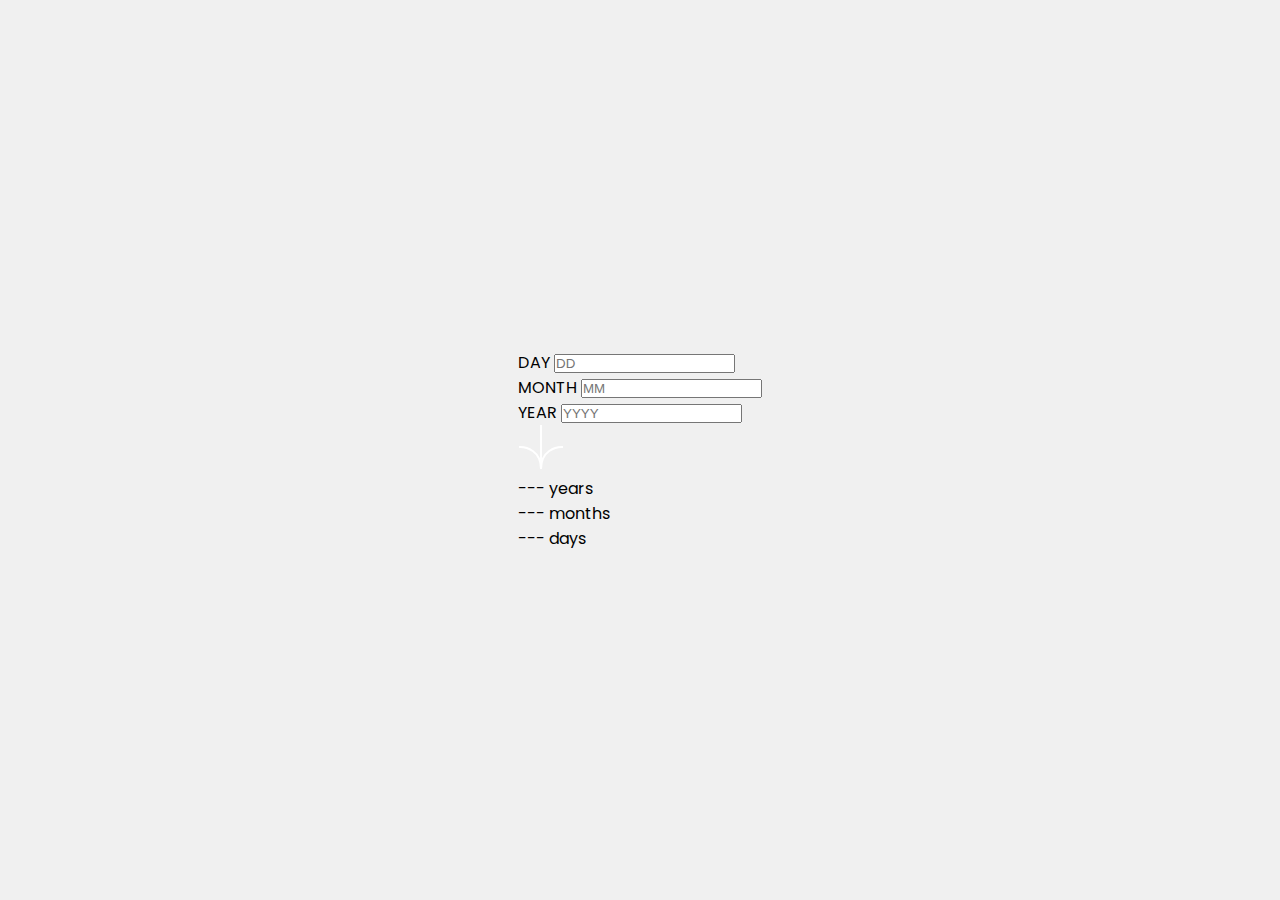
==== age-calculator-app-main/index.html @ dc39ded8 "Added mobile version" ====
<!DOCTYPE html>
<html lang="en">
  <head>
    <meta charset="UTF-8" />
    <meta name="viewport" content="width=device-width, initial-scale=1.0" />
    <!-- displays site properly based on user's device -->

    <link
      rel="icon"
      type="image/png"
      sizes="32x32"
      href="./assets/images/favicon-32x32.png"
    />

    <title>Frontend Mentor | Age calculator app</title>

    <link rel="stylesheet" href="css/index.css" />
  </head>
  <body>
    <main class="container" id="container">
      <div class="inputs" id="inputs">
        <div class="dayInput">
          <label for="day">DAY</label>
          <input
            type="number"
            id="day"
            class="day"
            placeholder="DD"
            onchange="checkInput()"
            name="day"
          />
        </div>

        <div class="monthInput">
          <label for="month">MONTH</label>
          <input
            type="number"
            id="month"
            class="month"
            placeholder="MM"
            onchange="checkInput()"
            name="month"
          />
        </div>

        <div class="yearInput">
          <label for="year">YEAR</label>
          <input
            type="number"
            id="year"
            class="year"
            placeholder="YYYY"
            onchange="checkInput()"
            name="year"
          />
        </div>
      </div>
      <div class="img"><img src="./assets/images/icon-arrow.svg" alt="" /></div>
      <div class="resultContainer" id="resultContainer"></div>
    </main>

    <script src="./js/main.js"></script>
  </body>
</html>
---- age-calculator-app-main/css/index.css ----
@import url('https://fonts.googleapis.com/css2?family=Poppins:ital,wght@0,300;0,400;0,500;0,600;0,700;0,800;0,900;1,400;1,500;1,600;1,700;1,800;1,900&display=swap');
*{
    margin: 0;
    padding: 0;
    box-sizing: border-box;
}
body{
    height: 100vh;
    width: 100vw;
    display: flex;
    justify-content: center;
    align-items: center;
    background-color: hsl(0, 0%, 94%);
    font-family: 'Poppins', sans-serif;
}

input::-webkit-outer-spin-button,
input::-webkit-inner-spin-button {
  -webkit-appearance: none;
  margin: 0;
}

/* Firefox */
input[type=number] {
  -moz-appearance: textfield;
}


@media(max-width: 375px){
    .container{
        height: 26em;
        background-color: white;
        width: 17em;
        border-radius: 1em;
        border-bottom-right-radius: 5em;
        display: flex;
        flex-direction: column;
        padding: 2em;
        gap: 1em;
    }
    .inputs{
        display: flex;
        justify-content: space-between;
        width: 100%;
        gap: 1em;
    }
    .inputs input{
        width: 4.6em;
        height: 3.2em;
        padding: 1em;
        border: 1px solid rgb(219, 219, 219);
        border-radius: .5em;
        font-weight: 800;
    }
    .inputs input::placeholder{
        font-size: .8em;
    }
    .inputs input:focus{
        outline: hsl(259, 100%, 65%) solid 1px ;
    }
    .img{
        width: 100%;
        display: flex;
        justify-content: center;
        align-items: center;
    }
    .img::before{
        content: "";
        border: 1px solid gainsboro;
        width: 10em;
    }
    .img::after{
        content: "";
        border: 1px solid gainsboro;
        width: 10em;
    }
    .img img{
        padding: .6em;
        width: 3em;
        border-radius: 4em;
        background-color: hsl(259, 100%, 65%);
    }
    .inputs label{
        font-size: .6em;
        color: hsl(0, 1%, 44%);
        font-weight: 600;
    }
    .result{
        font-weight: 900;
        font-style: italic;
        color: hsl(259, 100%, 65%);
        font-size: 2.5em;
    }
    span:not(.result){
        font-weight: 900;
        font-style: italic;
        font-size: 2em;
        margin-left: .3em;
    }
}
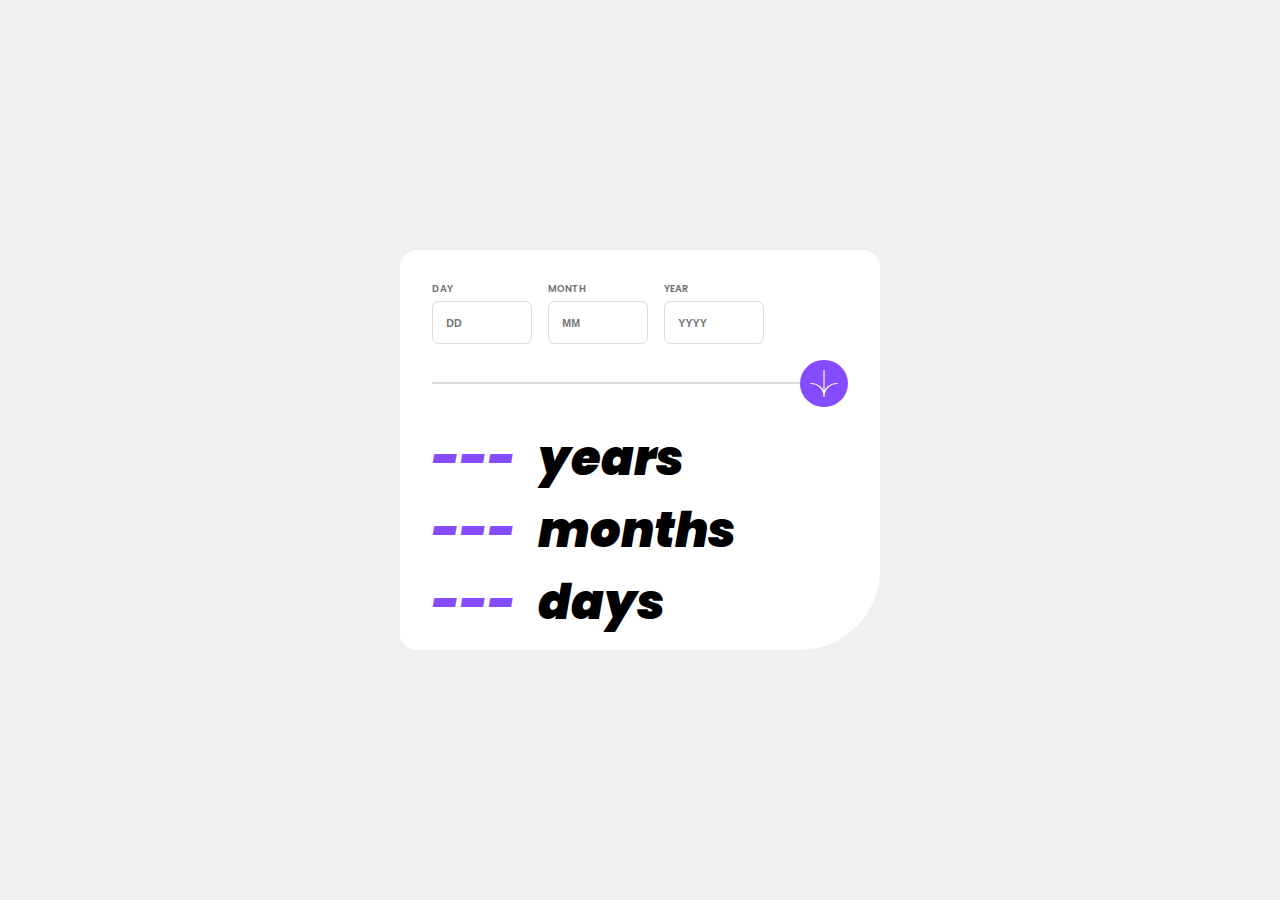
==== commit 22b99121: "Updated desktop responsivity" ====
--- a/age-calculator-app-main/index.html
+++ b/age-calculator-app-main/index.html
@@ -19,38 +19,38 @@
   <body>
     <main class="container" id="container">
       <div class="inputs" id="inputs">
-        <div class="dayInput">
+        <div class="dayInput input">
           <label for="day">DAY</label>
           <input
             type="number"
             id="day"
             class="day"
             placeholder="DD"
-            onchange="checkInput()"
+            oninput="checkInput()"
             name="day"
           />
         </div>
 
-        <div class="monthInput">
+        <div class="monthInput input">
           <label for="month">MONTH</label>
           <input
             type="number"
             id="month"
             class="month"
             placeholder="MM"
-            onchange="checkInput()"
+            oninput="checkInput()"
             name="month"
           />
         </div>
 
-        <div class="yearInput">
+        <div class="yearInput input">
           <label for="year">YEAR</label>
           <input
             type="number"
             id="year"
             class="year"
             placeholder="YYYY"
-            onchange="checkInput()"
+            oninput="checkInput()"
             name="year"
           />
         </div>
--- a/age-calculator-app-main/css/index.css
+++ b/age-calculator-app-main/css/index.css
@@ -20,17 +20,88 @@
   margin: 0;
 }
 
-/* Firefox */
 input[type=number] {
   -moz-appearance: textfield;
 }
 
 
+
+.container{
+    height: 25em;
+    background-color: white;
+    width: 30em;
+    border-radius: 1em;
+    border-bottom-right-radius: 5em;
+    display: flex;
+    flex-direction: column;
+    padding: 2em;
+    gap: 1em;
+}
+.inputs{
+    display: flex;
+    width: 100%;
+    gap: 1em;
+}
+.input{
+    display: flex;
+    flex-direction: column;
+}
+.input input{
+    width: 7.5em;
+    height: 3.2em;
+    padding: 1em;
+    border: 1px solid rgb(219, 219, 219);
+    border-radius: .5em;
+    font-weight: 800;
+    margin: .4em 0 0 0;
+}
+.inputs input::placeholder{
+    font-size: .8em;
+}
+.inputs input:focus{
+    outline: hsl(259, 100%, 65%) solid 1px ;
+}
+.img{
+    width: 100%;
+    display: flex;
+    justify-content: center;
+    align-items: center;
+}
+.img::before{
+    content: "";
+    border: 1px solid gainsboro;
+    width: 39em;
+}
+
+.img img{
+    padding: .6em;
+    width: 3em;
+    border-radius: 4em;
+    background-color: hsl(259, 100%, 65%);
+}
+.inputs label{
+    font-size: .6em;
+    color: hsl(0, 1%, 44%);
+    font-weight: 600;
+}
+.result{
+    font-weight: 900;
+    font-style: italic;
+    color: hsl(259, 100%, 65%);
+    font-size: 3em;
+}
+span:not(.result){
+    font-weight: 900;
+    font-style: italic;
+    font-size: 3em;
+    margin-left: .3em;
+}
+
 @media(max-width: 375px){
     .container{
-        height: 26em;
+        height: 24em;
         background-color: white;
-        width: 17em;
+        width: 17.6em;
         border-radius: 1em;
         border-bottom-right-radius: 5em;
         display: flex;
@@ -89,12 +160,12 @@
         font-weight: 900;
         font-style: italic;
         color: hsl(259, 100%, 65%);
-        font-size: 2.5em;
+        font-size: 2em;
     }
     span:not(.result){
         font-weight: 900;
         font-style: italic;
-        font-size: 2em;
+        font-size: 1.8em;
         margin-left: .3em;
     }
 }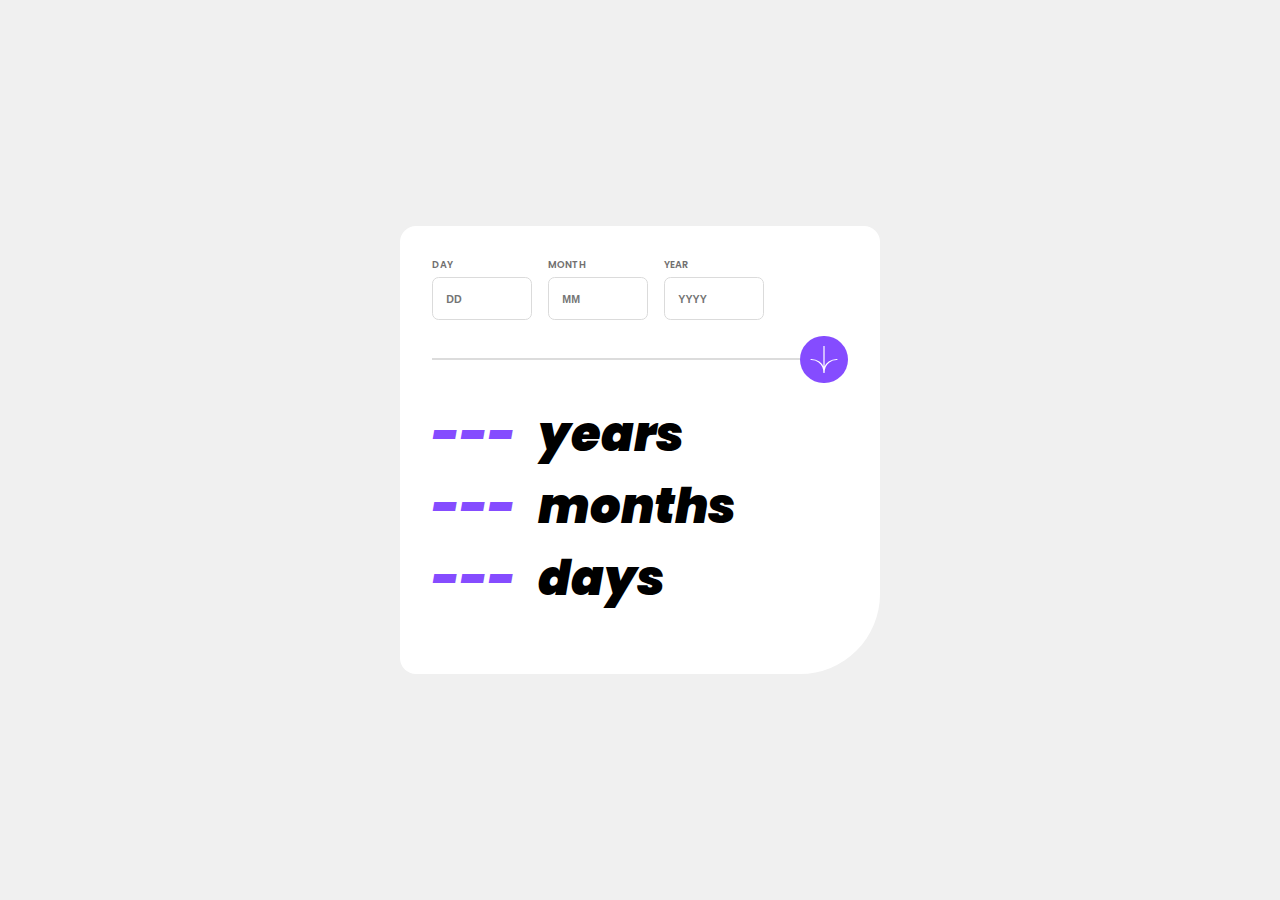
==== commit 57409156: "Added checkers to inputs" ====
--- a/age-calculator-app-main/index.html
+++ b/age-calculator-app-main/index.html
@@ -29,6 +29,7 @@
             oninput="checkInput()"
             name="day"
           />
+          <sub class="dateError" id="dateError"></sub>
         </div>
 
         <div class="monthInput input">
@@ -41,6 +42,7 @@
             oninput="checkInput()"
             name="month"
           />
+          <sub class="monthError" id="monthError"></sub>
         </div>
 
         <div class="yearInput input">
@@ -53,6 +55,7 @@
             oninput="checkInput()"
             name="year"
           />
+          <sub class="yearError" id="yearError"></sub>
         </div>
       </div>
       <div class="img"><img src="./assets/images/icon-arrow.svg" alt="" /></div>
--- a/age-calculator-app-main/css/index.css
+++ b/age-calculator-app-main/css/index.css
@@ -24,10 +24,8 @@
   -moz-appearance: textfield;
 }
 
-
-
 .container{
-    height: 25em;
+    height: 28em;
     background-color: white;
     width: 30em;
     border-radius: 1em;
@@ -58,9 +56,7 @@
 .inputs input::placeholder{
     font-size: .8em;
 }
-.inputs input:focus{
-    outline: hsl(259, 100%, 65%) solid 1px ;
-}
+
 .img{
     width: 100%;
     display: flex;
@@ -84,6 +80,10 @@
     color: hsl(0, 1%, 44%);
     font-weight: 600;
 }
+.inputs input:focus{
+    outline: hsl(259, 100%, 65%) solid 1px ;
+}
+
 .result{
     font-weight: 900;
     font-style: italic;
@@ -95,6 +95,13 @@
     font-style: italic;
     font-size: 3em;
     margin-left: .3em;
+}
+
+.yearError, .monthError, .dateError{
+    color: red;
+    opacity: .6;
+    font-size: .6em;
+    text-align: center;
 }
 
 @media(max-width: 375px){
